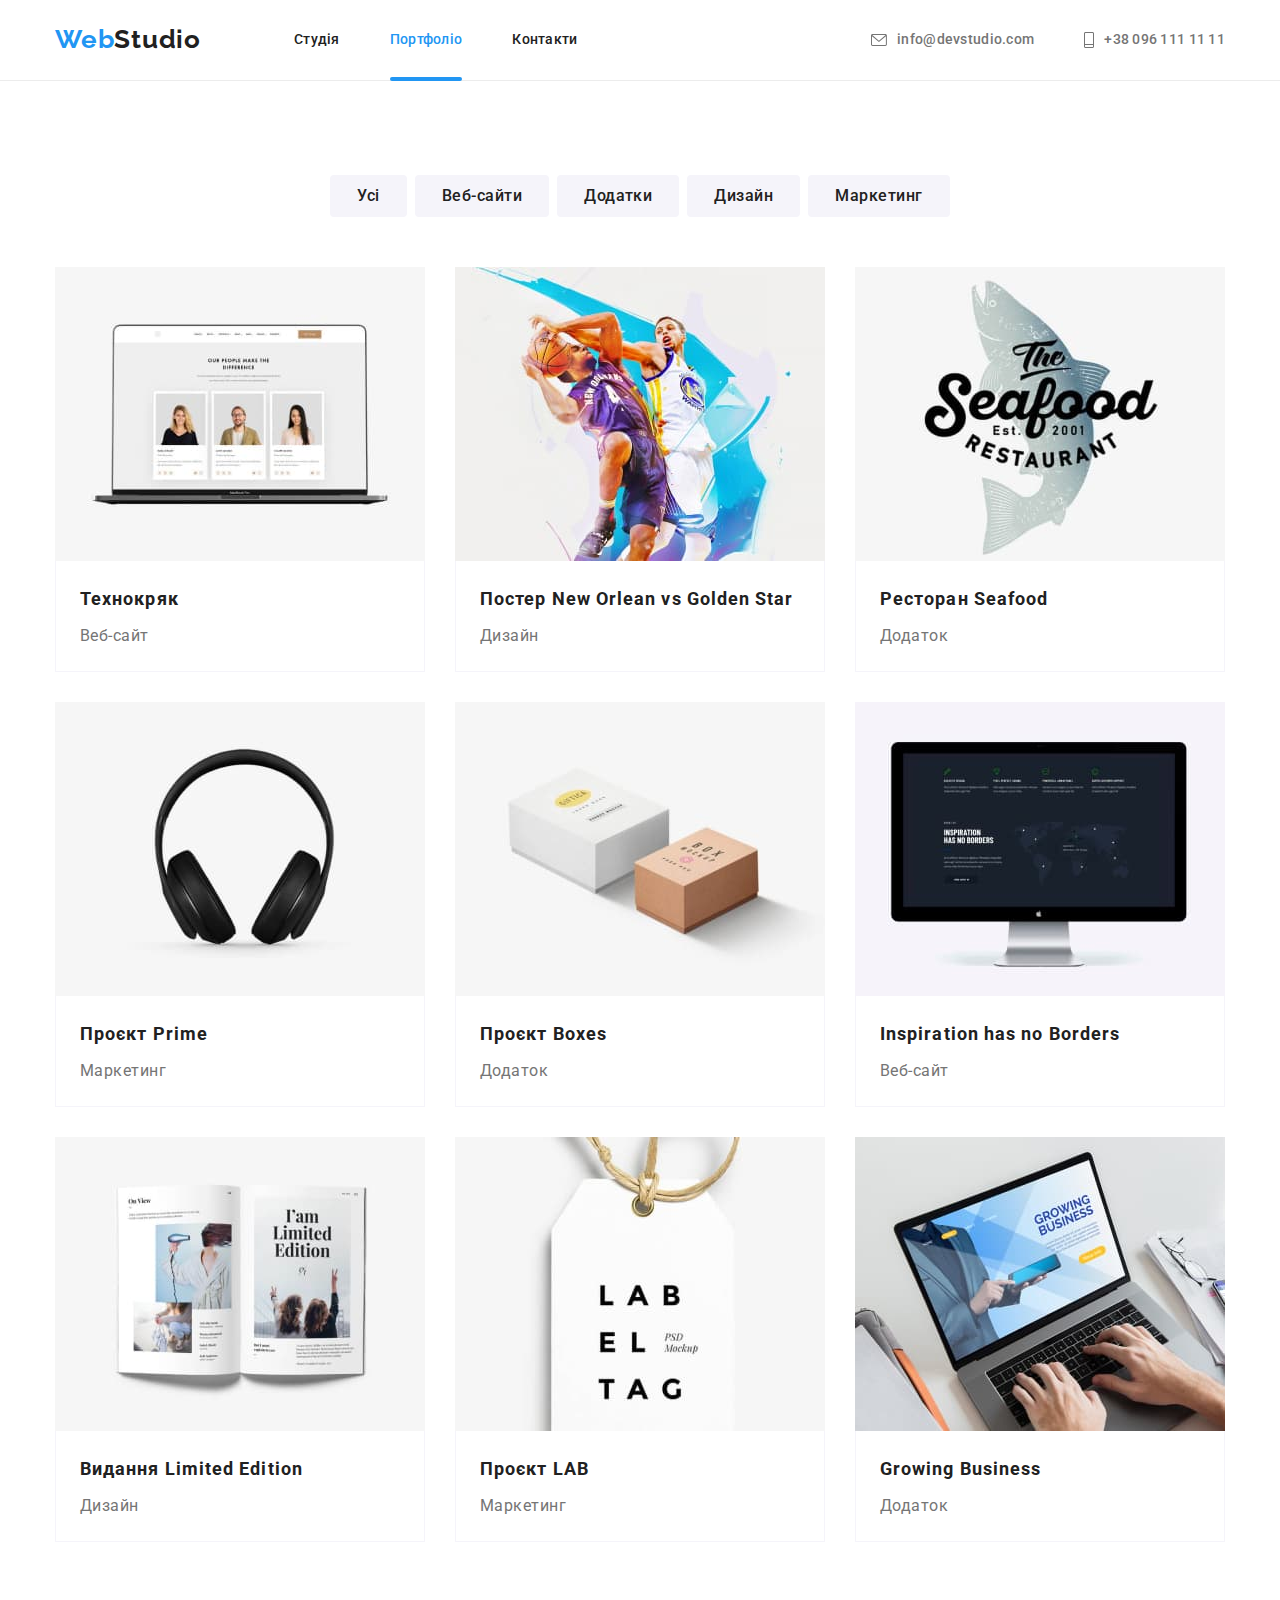
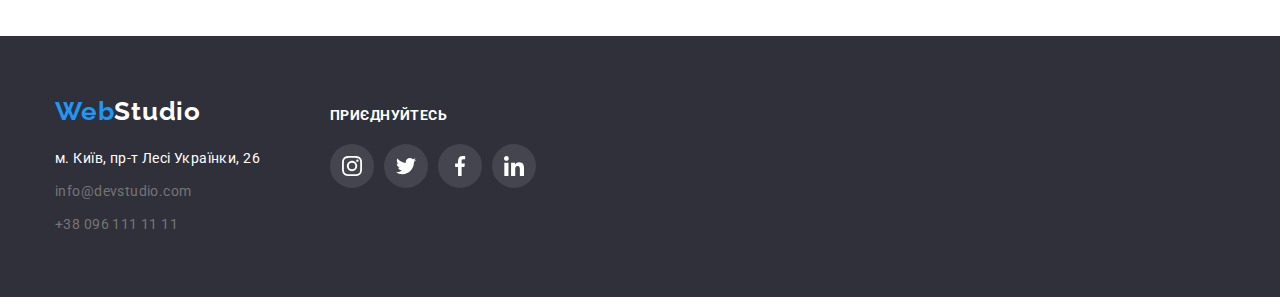
==== portfolio.html @ a2d4d3d7 "init commit from previous homework" ====
<!DOCTYPE html>
<html lang="uk">

<head>
	<meta charset="UTF-8">
	<meta http-equiv="X-UA-Compatible" content="IE=edge">
	<meta name="viewport" content="width=device-width, initial-scale=1.0">
	<title>WebStudio - послуги</title>
	<link rel="preconnect" href="https://fonts.googleapis.com">
	<link rel="preconnect" href="https://fonts.gstatic.com" crossorigin>
	<link rel="stylesheet" href="https://cdnjs.cloudflare.com/ajax/libs/modern-normalize/1.1.0/modern-normalize.min.css">
	<link href="https://fonts.googleapis.com/css2?family=Raleway:wght@700&family=Roboto:wght@400;500;700;900&display=swap"
		rel="stylesheet">
	<link rel="stylesheet" href="./css/styles.css">
</head>

<body>
	<header>
		<div class="container main-nav">
			<nav class="nav-bar">
				<a href="" class="logo"><span class="highlight-text">Web</span>Studio</a>
				<ul class="nav-links list choosen">
					<li class="nav-link navigation"><a href="./index.html">Студія</a></li>
					<li class="nav-link navigation"><a href="" class="active">Портфоліо</a></li>
					<li class="nav-link navigation"><a href="">Контакти</a></li>
				</ul>
			</nav>
			<ul class="nav-links nav-contacts list">
				<li class="nav-link">
					<a href="mailto:info@devstudio.com">
						<svg class="icon-nav" width="16px" height="12px">
							<use href="./images/symbol-defs.svg#icon-envelope"></use>
						</svg>
						<span>info@devstudio.com</span>
					</a>
				</li>
				<li class="nav-link">
					<a href="tel:+380961111111">
						<svg class="icon-nav" width="10px" height="16px">
							<use href="./images/symbol-defs.svg#icon-phone"></use>
						</svg>
						<span>+38 096 111 11 11</span>
					</a>
				</li>
			</ul>
		</div>
	</header>
	<main>
		<section class="gallery section">
			<div class="container">
				<h1 class="visually-hidden">Галерея наших робіт</h1>
				<ul class="gallery-buttons list">
					<li class="gallery-button"><button class="gallery-text" type="button">Усі</button></li>
					<li class="gallery-button"><button class="gallery-text" type="button">Веб-сайти</button></li>
					<li class="gallery-button"><button class="gallery-text" type="button">Додатки</button></li>
					<li class="gallery-button"><button class="gallery-text" type="button">Дизайн</button></li>
					<li class="gallery-button"><button class="gallery-text" type="button">Маркетинг</button></li>
				</ul>
				<ul class="projects list">
					<li class="projects-card">
						<a href="">

							<div class="overlay-card">
								<img src="./images/technokryak.jpg" alt="веб-сайт Технокряк на екрані ноутбука" width="370">
								<p>Ресурс пропонує комплексні пропозиції з різним рівнем функціоналу та сервісів. Все це дозволить
									відвідувачу отримати вичерпні відомості про компанію чи приватну особу.</p>
							</div>

							<div class="projects-description">
								<h2 class="projects-title">Технокряк</h2>
								<p class="projects-name">Веб-сайт</p>
							</div>

						</a>
					</li>
					<li class="projects-card"><a href="">
							<div class="overlay-card">
								<img src="./images/basketball_poster.jpg" alt="баскетболісти постер" width="370">
								<p>Ресурс пропонує комплексні пропозиції з різним рівнем функціоналу та сервісів. Все це дозволить
									відвідувачу отримати вичерпні відомості про компанію чи приватну особу.</p>
							</div>
							<div class="projects-description">
								<h2 class="projects-title">Постер New Orlean vs Golden Star</h2>
								<p class="projects-name">Дизайн</p>
							</div>
						</a>
					</li>
					<li class="projects-card"><a href="">
							<div class="overlay-card">
								<img src="./images/the_seafood_app.jpg" alt="логотип ресторану сіфуд" width="370">
								<p>Ресурс пропонує комплексні пропозиції з різним рівнем функціоналу та сервісів. Все це дозволить
									відвідувачу отримати вичерпні відомості про компанію чи приватну особу.</p>
							</div>
							<div class="projects-description">
								<h2 class="projects-title">Ресторан Seafood</h2>
								<p class="projects-name">Додаток</p>
							</div>
						</a>
					</li>
					<li class="projects-card"><a href="">
							<div class="overlay-card">
								<img src="./images/prime_marketing.jpg" alt="навушники" width="370">
								<p>Ресурс пропонує комплексні пропозиції з різним рівнем функціоналу та сервісів. Все це дозволить
									відвідувачу отримати вичерпні відомості про компанію чи приватну особу.</p>
							</div>
							<div class="projects-description">
								<h2 class="projects-title">Проєкт Prime</h2>
								<p class="projects-name">Маркетинг</p>
							</div>
						</a>
					</li>
					<li class="projects-card"><a href="">
							<div class="overlay-card">
								<img src="./images/boxes_app.jpg" alt="коробки" width="370">
								<p>Ресурс пропонує комплексні пропозиції з різним рівнем функціоналу та сервісів. Все це дозволить
									відвідувачу отримати вичерпні відомості про компанію чи приватну особу.</p>
							</div>
							<div class="projects-description">
								<h2 class="projects-title">Проєкт Boxes</h2>
								<p class="projects-name">Додаток</p>
							</div>
						</a>
					</li>
					<li class="projects-card"><a href="">
							<div class="overlay-card">
								<img src="./images/inspiration_website.jpg" alt="веб-сайт на моніторі" width="370">
								<p>Ресурс пропонує комплексні пропозиції з різним рівнем функціоналу та сервісів. Все це дозволить
									відвідувачу отримати вичерпні відомості про компанію чи приватну особу.</p>
							</div>
							<div class="projects-description">
								<h2 class="projects-title">Inspiration has no Borders</h2>
								<p class="projects-name">Веб-сайт</p>
							</div>
						</a>
					</li>
					<li class="projects-card"><a href="">
							<div class="overlay-card">
								<img src="./images/limited_edition_work.jpg" alt="видання лімітед едішен" width="370">
								<p>Ресурс пропонує комплексні пропозиції з різним рівнем функціоналу та сервісів. Все це дозволить
									відвідувачу отримати вичерпні відомості про компанію чи приватну особу.</p>
							</div>
							<div class="projects-description">
								<h2 class="projects-title">Видання Limited Edition</h2>
								<p class="projects-name">Дизайн</p>
							</div>
						</a>
					</li>
					<li class="projects-card"><a href="">
							<div class="overlay-card">
								<img src="./images/lab_project.jpg" alt="бірка з логотипом проекту лаб" width="370">
								<p>Ресурс пропонує комплексні пропозиції з різним рівнем функціоналу та сервісів. Все це дозволить
									відвідувачу отримати вичерпні відомості про компанію чи приватну особу.</p>
							</div>
							<div class="projects-description">
								<h2 class="projects-title">Проєкт LAB</h2>
								<p class="projects-name">Маркетинг</p>
							</div>
						</a>
					</li>
					<li class="projects-card"><a href="">
							<div class="overlay-card">
								<img src="./images/growing_business_app.jpg" alt="друк на клавіатурі ноутбука" width="370">
								<p>Ресурс пропонує комплексні пропозиції з різним рівнем функціоналу та сервісів. Все це дозволить
									відвідувачу отримати вичерпні відомості про компанію чи приватну особу.</p>
							</div>
							<div class="projects-description">
								<h2 class="projects-title">Growing Business</h2>
								<p class="projects-name">Додаток</p>
							</div>
						</a>
					</li>
				</ul>
			</div>
		</section>

	</main>
	<footer>
		<div class="container footer-container">
			<div class="footer-info">
				<a href="" class="logo logo-footer"><span class="highlight-text">Web</span>Studio</a>
				<address>
					<p class="footer-address">м. Київ, пр-т Лесі Українки, 26</p>
					<ul class="footer-contacts list">
						<li><a href="mailto:info@devstudio.com">info@devstudio.com</a></li>
						<li><a href="tel:+380961111111">+38 096 111 11 11</a></li>
					</ul>
				</address>
			</div>
			<div class="footer-social">
				<p class="footer-join">приєднуйтесь</p>
				<ul class="footer-social-contacts">
					<li>
						<a href="" class="footer-social-icon">
							<svg width="20" height="20">
								<use href="./images/symbol-defs.svg#icon-instagram"></use>
							</svg>
						</a>
					</li>
					<li>
						<a href="" class="footer-social-icon">
							<svg width="20" height="20">
								<use href="./images/symbol-defs.svg#icon-twitter"></use>
							</svg>
						</a>
					</li>
					<li>
						<a href="" class="footer-social-icon">
							<svg width="20" height="20">
								<use href="./images/symbol-defs.svg#icon-facebook"></use>
							</svg>
						</a>
					</li>
					<li>
						<a href="" class="footer-social-icon">
							<svg width="20" height="20">
								<use href="./images/symbol-defs.svg#icon-linkedin"></use>
							</svg>
						</a>
					</li>
				</ul>
			</div>
		</div>
	</footer>
</body>

</html>
---- css/styles.css ----
:root {
	--primary-color: #212121;
	--secondary-color: #757575;
	--highlighted-color: #2196F3;
	--white-color: #FFFFFF;
	--footer-background-color: #2F303A;
	--header-background-color: #C4C4C4;
	--secondary-bg-color: #F5F4FA;
	--icon-color: #AFB1B8;
	--icon-background-color: rgba(255, 255, 255, 0.1);
	--border-nav-color: #ECECEC;
	--overlay-color: rgba(47, 48, 58, 0.8);
	--backdrop-color: rgba(0, 0, 0, 0.3);
}

html {
	box-sizing: border-box;
	scroll-behavior: smooth;
}

*,
*::before,
*::after {
	box-sizing: inherit;
}

body {
	color: var(--primary-color);
	font-family: 'Roboto', sans-serif;
	font-size: 14px;
	letter-spacing: 0.03em;
}

img {
	display: block;
	max-width: 100%;
	height: auto;
}

ul {
	list-style: none;
	margin: 0;
}

h1,
h2,
h3,
h4,
h5,
h6,
p {
	margin: 0;
}

a {
	color: var(--primary-color);
	text-decoration: none;
}

header {
	border-bottom: 1px solid var(--border-nav-color);
}

.container {
	width: 1200px;
	padding: 0 15px;
	margin: 0 auto;
}

.section {
	padding-top: 94px;
	padding-bottom: 94px;
}

.main-nav {
	display: flex;
	align-items: center;
}

.logo {
	font-family: 'Raleway', sans-serif;
	font-weight: 700;
	font-size: 26px;
	line-height: 1.2;
	letter-spacing: 0.03em;
	align-self: center;
	display: block;
}

.highlight-text,
.active,
.nav-links a:hover,
.nav-links a:focus,
.nav-contacts a:hover,
.nav-contacts a:focus {
	color: var(--highlighted-color);
}

.list {
	padding: 0;
}

.nav-bar {
	display: flex;
}

.nav-bar>.nav-links {
	margin-left: 93px;
}

.nav-links {
	display: flex;
	font-weight: 500;
	line-height: 1.14;
	letter-spacing: 0.02em;
}

.nav-links a {
	position: relative;
	padding-top: 32px;
	padding-bottom: 32px;
	display: inline-flex;
	align-items: center;
}

.nav-link .navigation,
.nav-links a {
	transition: color 250ms cubic-bezier(0.4, 0, 0.2, 1);
}

.nav-links .nav-link:not(:last-child) {
	margin-right: 50px;
}

.nav-links.nav-contacts {
	margin-left: auto;
}

.choosen a::after,
.choosen .active::after {
	content: '';
	position: absolute;
	bottom: -1px;
	background-color: var(--highlighted-color);
	display: block;
	height: 4px;
	width: 100%;
	border-radius: 4px;
	opacity: 0;
	transition: opacity 250ms cubic-bezier(0.4, 0, 0.2, 1);
}

.nav-links .active::after {
	opacity: 1;
}

.choosen a:hover::after {
	content: '';
	position: absolute;
	background-color: var(--highlighted-color);
	height: 4px;
	bottom: -1px;
	border-radius: 4px;
	opacity: 1;
}

.nav-contacts a,
.team-text {
	color: var(--secondary-color);
}

.icon-nav {
	margin-right: 10px;
	fill: currentColor;
}

.icon-nav:hover,
.icon-nav:focus {
	fill: var(--highlighted-color);
}

.hero {
	max-width: 1600px;
	height: 600px;
	margin: 0 auto;
	text-align: center;
	padding: 200px 0;
	background-color: var(--header-background-color);
	background-image: linear-gradient(to left, rgba(47, 48, 58, 0.4), rgba(47, 48, 58, 0.4)), url(../images/hero_bg.jpg);
	background-repeat: no-repeat;
	background-position: center;
	background-size: cover;
}

.hero h1 {
	width: 696px;
	margin: 0 auto;
	margin-bottom: 30px;
	font-weight: 900;
	font-size: 44px;
	line-height: 1.36;
	text-align: center;
	letter-spacing: 0.06em;
	text-transform: uppercase;
	color: var(--white-color);
}

.hero-button {
	padding: 10px 32px;
	color: var(--white-color);
	background-color: var(--highlighted-color);
	font-weight: 700;
	font-size: 16px;
	line-height: 1.87;
	text-align: center;
	letter-spacing: 0.06em;
	font-family: inherit;
	border-color: transparent;
	border-radius: 4px;
	cursor: pointer;
}

.backdrop {
	position: fixed;
	width: 100%;
	height: 100%;
	top: 0;
	left: 0;

	background-color: var(--backdrop-color);
	opacity: 1;
	transition-property: opacity, visibility;
	transition-duration: 250ms;
	transition-timing-function: cubic-bezier(0.4, 0, 0.2, 1);
	;
	visibility: visible;
}

.backdrop.is-hidden {
	opacity: 0;
	visibility: hidden;
	pointer-events: none;
}

.modal {
	position: absolute;
	top: 50%;
	left: 50%;
	transform: translate(-50%, -50%);
	min-width: 528px;
	min-height: 581px;
	/* z-index: 1; */
	background-color: var(--white-color);
	border-radius: 4px;
	box-shadow: 0px 1px 3px rgba(0, 0, 0, 0.12), 0px 1px 1px rgba(0, 0, 0, 0.14), 0px 2px 1px rgba(0, 0, 0, 0.2);
}

.close-button {
	position: absolute;
	right: 8px;
	top: 8px;
	width: 30px;
	height: 30px;
	display: flex;
	align-items: center;
	justify-content: center;
	background: var(--white-color);
	border: 1px solid rgba(0, 0, 0, 0.1);
	border-radius: 50%;
	cursor: pointer;
	transition: fill 250ms cubic-bezier(0.4, 0, 0.2, 1);
}

.close-button:hover,
.close-button:focus {
	fill: var(--highlighted-color);

}

.visually-hidden {
	position: absolute;
	width: 1px;
	height: 1px;
	margin: -1px;
	border: 0;
	padding: 0;

	white-space: nowrap;
	clip-path: inset(100%);
	clip: rect(0 0 0 0);
	overflow: hidden;
}

.preferences-list,
.works-pictures,
.team-cards {
	display: flex;
}

.preferences-block {
	width: calc((100% - 90px) / 4);
	margin-right: 30px;
}

.preferences-container {
	height: 120px;
	background-color: var(--secondary-bg-color);
	border-radius: 4px;
	display: flex;
	align-items: center;
	justify-content: center;
	margin-bottom: 30px;
}

.works.section {
	padding-top: 0;
}

.works-picture img {
	width: 370px;
}

.works-picture {
	position: relative;
}

.works-picture p {
	position: absolute;
	bottom: 0;
	width: 100%;
	background-color: var(--overlay-color);
	height: 70px;
	display: flex;
	justify-content: center;
	align-items: center;
	font-weight: 700;
	text-transform: uppercase;
	color: var(--white-color);
}

.works-picture:not(:last-child),
.team-card:not(:last-child) {
	margin-right: 30px;
}

.preferences-block:last-child {
	margin-right: 0;
}

.preferences-header {
	margin-bottom: 10px;
	font-size: inherit;
	font-weight: 700;
	line-height: 1.14;
	text-transform: uppercase;
}

.preferences-text,
.footer-contacts a {
	line-height: 1.71;
	color: var(--secondary-color);
	display: block;
}

.footer-contacts li:not(:last-child) {
	margin-bottom: 9px;
}

.section-headers {
	margin-bottom: 50px;
	font-weight: 700;
	font-size: 36px;
	line-height: 1.18;
	text-align: center;
}

.team {
	background-color: var(--secondary-bg-color);
	font-size: 16px;
	line-height: 1.18;
}

.team-description {
	padding: 30px 0;
}

.team-text {
	margin-bottom: 16px;
}

.team .team-card {
	width: 270px;
	text-align: center;
	background-color: var(--white-color);
	box-shadow: 0px 1px 3px rgba(0, 0, 0, 0.12), 0px 1px 1px rgba(0, 0, 0, 0.14), 0px 2px 1px rgba(0, 0, 0, 0.2);
	border-radius: 0px 0px 4px 4px;
}

.team .team-member {
	margin-bottom: 10px;
	font-weight: 500;
	font-size: 16px;
}

.team-contacts,
.footer-social-contacts {
	display: inline-flex;
	width: 206px;
	padding: 0;
	justify-content: space-between;
}

.social-icon,
.footer-social-icon {
	width: 44px;
	height: 44px;
	border-radius: 50%;
	display: flex;
	align-items: center;
	justify-content: center;
	fill: var(--icon-color);
	transition-property: fill, background-color;
	transition-duration: 250ms;
	transition-timing-function: cubic-bezier(0.4, 0, 0.2, 1);
}

.social-icon:hover,
.social-icon:focus,
.footer-social-icon:hover,
.footer-social-icon:focus {
	background-color: var(--highlighted-color);
	fill: var(--white-color);
}

.clients-list {
	display: flex;
	justify-content: space-between;
	align-items: center;
}

.clients-list li {
	width: 170px;
	height: 92px;
}

.clients-links {
	display: flex;
	align-items: center;
	justify-content: center;
	width: 170px;
	height: 92px;
	fill: var(--icon-color);
	border: 1px solid var(--icon-color);
	border-radius: 4px;
	transition-property: fill, border-color;
	transition-duration: 250ms;
	transition-timing-function: cubic-bezier(0.4, 0, 0.2, 1);
}

.clients-links:hover,
.clients-links:focus {
	border-color: var(--highlighted-color);
	fill: var(--highlighted-color);
}

footer {
	background-color: var(--footer-background-color);
	padding-top: 60px;
	padding-bottom: 60px;
}

.footer-container {
	display: flex;
	align-items: baseline;
}

.footer-join {
	font-size: 14px;
	letter-spacing: 0.03em;
	text-transform: uppercase;
	font-weight: 700;
	line-height: 1.14;
	color: var(--white-color);
	margin-bottom: 20px;
}

.footer-social {
	margin-left: 70px;
}

.footer-social-icon {
	background: var(--icon-background-color);
	fill: var(--white-color);
}

.footer-address {
	margin-bottom: 9px;
	line-height: 1.71;
}

.logo-footer {
	display: inline-block;
	margin-bottom: 20px;
}

.logo-footer,
.footer-address {
	color: var(--white-color);
}

address {
	font-style: normal;
}

.gallery-buttons {
	margin-bottom: 50px;
	display: flex;
	justify-content: center;
}

.gallery-text {
	padding: 6px 25px;

	font-family: inherit;
	font-weight: 500;
	font-size: 16px;
	line-height: 1.62;
	text-align: center;
	letter-spacing: 0.03em;
	cursor: pointer;
	border-color: transparent;
	border-radius: 4px;
	color: var(--primary-color);
	background: var(--secondary-bg-color);
	transition-property: color, background-color, box-shadow;
	transition-duration: 250ms;
	transition-timing-function: cubic-bezier(0.4, 0, 0.2, 1);
}

.gallery-button+.gallery-button {
	margin-left: 8px;
}

.gallery-text:hover,
.gallery-text:focus {
	box-shadow: 0px 3px 1px rgba(0, 0, 0, 0.1), 0px 1px 2px rgba(0, 0, 0, 0.08), 0px 2px 2px rgba(0, 0, 0, 0.12);
	background-color: var(--highlighted-color);
	color: var(--white-color);
}

.projects {
	display: flex;
	flex-wrap: wrap;
}

.projects-card {
	margin-right: 30px;
	margin-bottom: 30px;
	width: 370px;
}

.overlay-card {
	position: relative;
	overflow: hidden;
}

.overlay-card p {
	display: flex;
	position: absolute;
	top: 0;
	padding: 0 24px;
	width: 100%;
	height: 100%;
	background-color: rgba(33, 150, 243, 0.9);
	color: var(--white-color);
	transform: translateY(100%);
	transition-property: box-shadow, transform;
	transition-duration: 250ms;
	transition-timing-function: cubic-bezier(0.4, 0, 0.2, 1);
	font-size: 18px;
	line-height: 1.56;
	letter-spacing: 0.03em;
	align-items: center;
}

.projects-card a:hover .overlay-card p,
.projects-card a:focus .overlay-card p {
	transform: translateY(0%);
}


.projects-card:nth-child(3n) {
	margin-right: 0;
}

.projects-card:nth-last-child(-n + 3) {
	margin-bottom: 0;
}

.projects-title {
	font-weight: 700;
	font-size: 18px;
	line-height: 2;
	letter-spacing: 0.06em;
	margin-bottom: 4px;
}

.projects-card a {
	display: block;
	transition: box-shadow 250ms cubic-bezier(0.4, 0, 0.2, 1);
	;
}

.projects-card a:hover,
.projects-card a:focus {
	box-shadow: 0px 1px 1px rgba(0, 0, 0, 0.12), 0px 4px 4px rgba(0, 0, 0, 0.06), 1px 4px 6px rgba(0, 0, 0, 0.16);
}

.projects-name {
	font-size: 16px;
	line-height: 1.88;
	letter-spacing: 0.03em;
	color: var(--secondary-color);
}

.projects-description {
	padding: 20px 24px;
	border: 1px solid var(--secondary-bg-color);
	border-top: none;
}
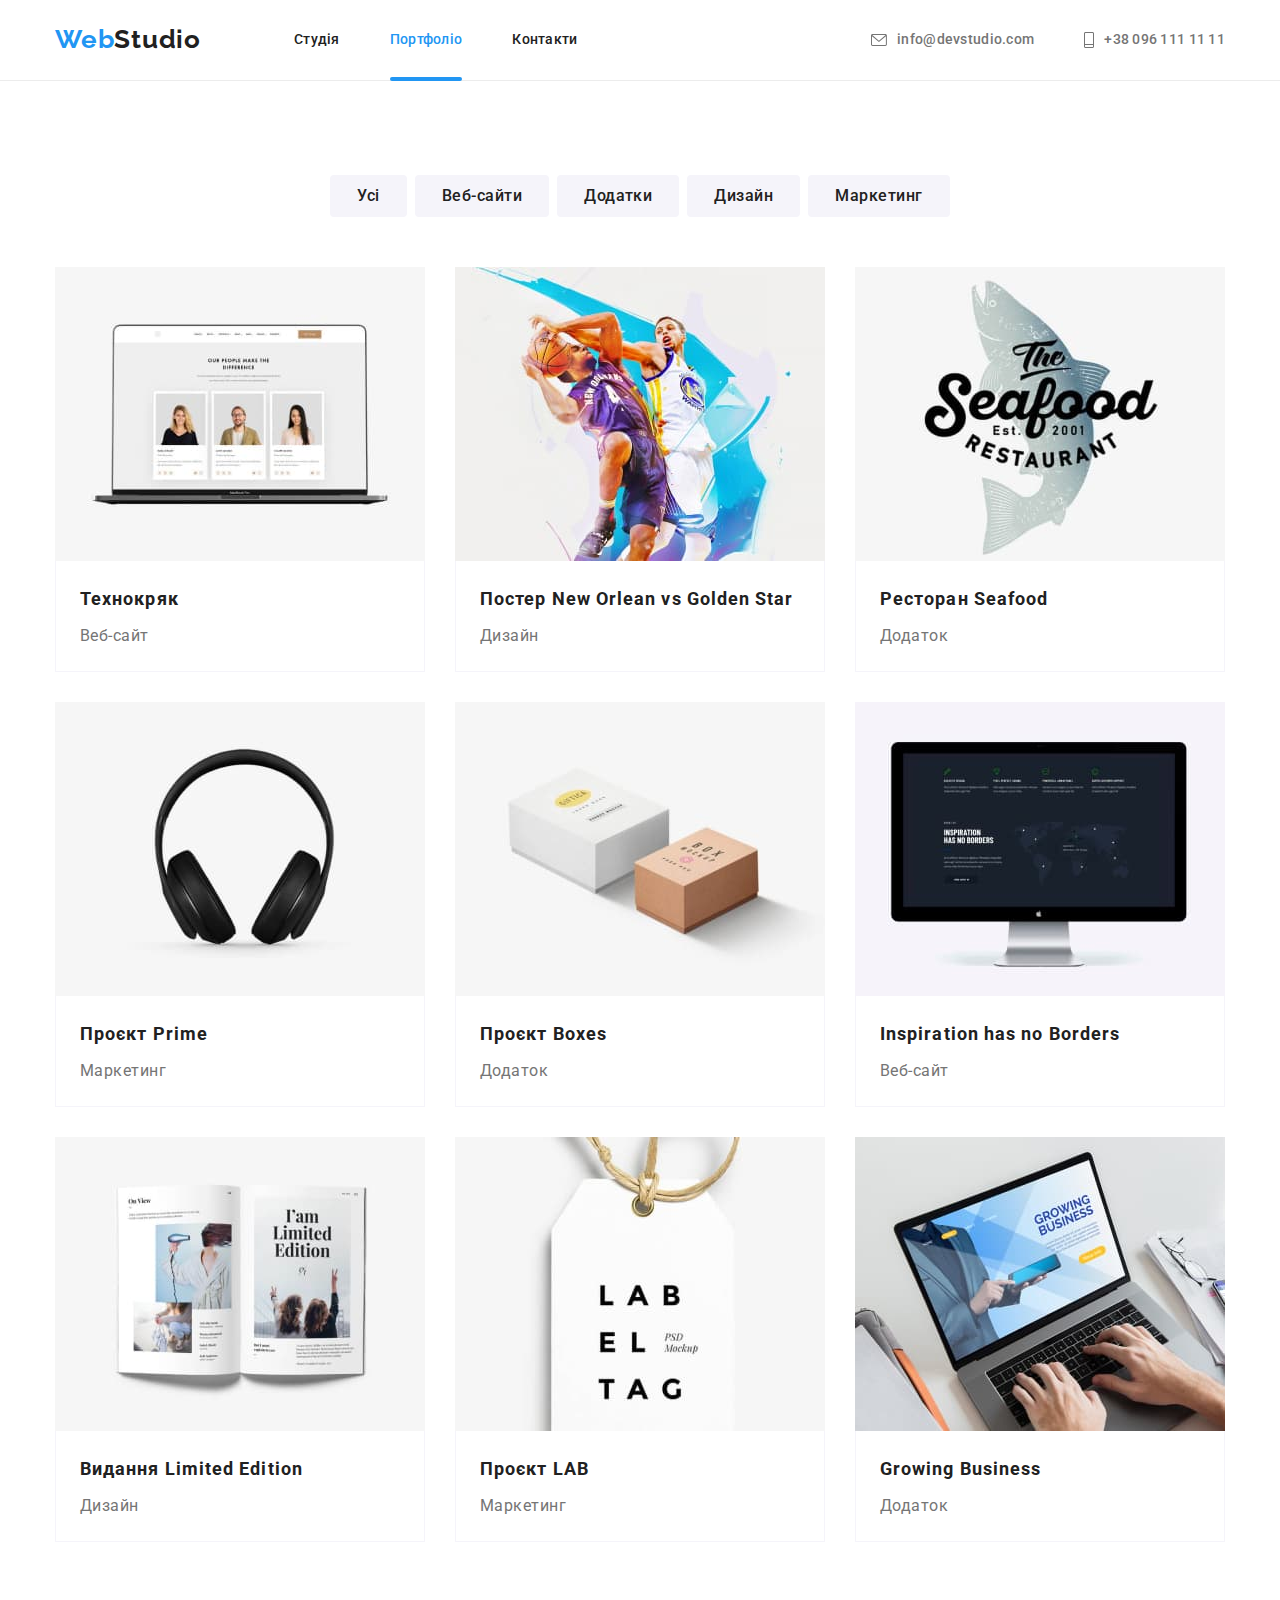
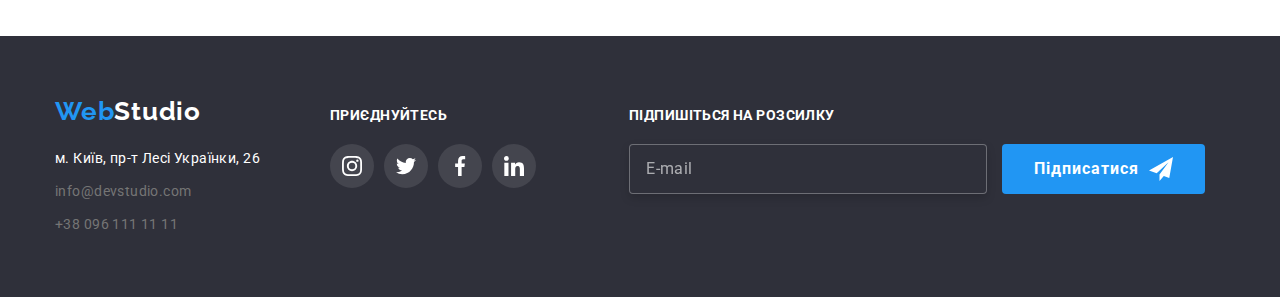
==== commit 5871027a: "fix: update footer at portfolio page" ====
--- a/portfolio.html
+++ b/portfolio.html
@@ -219,6 +219,18 @@
 					</li>
 				</ul>
 			</div>
+			<div class="footer-subscribe">
+				<p class="footer-join">Підпишіться на розсилку</p>
+				<form class="subscribe-form">
+					<label for="email"></label>
+					<input type="email" name="email" id="email" placeholder="E-mail">
+					<button class="subscribe-button" type="submit">
+						<span>Підписатися</span>
+						<svg width="24" height="24">
+							<use href="./images/symbol-defs.svg#icon-send"></use>
+						</svg></button>
+				</form>
+			</div>
 		</div>
 	</footer>
 </body>
--- a/css/styles.css
+++ b/css/styles.css
@@ -11,6 +11,7 @@
 	--border-nav-color: #ECECEC;
 	--overlay-color: rgba(47, 48, 58, 0.8);
 	--backdrop-color: rgba(0, 0, 0, 0.3);
+	--placeholder-color: rgba(255, 255, 255, 0.6);
 }
 
 html {
@@ -205,7 +206,8 @@
 	color: var(--white-color);
 }
 
-.hero-button {
+.hero-button,
+.subscribe-button {
 	padding: 10px 32px;
 	color: var(--white-color);
 	background-color: var(--highlighted-color);
@@ -215,10 +217,11 @@
 	text-align: center;
 	letter-spacing: 0.06em;
 	font-family: inherit;
-	border-color: transparent;
-	border-radius: 4px;
+	border-radius: 4px;
+	border-width: 0;
 	cursor: pointer;
 }
+
 
 .backdrop {
 	position: fixed;
@@ -491,6 +494,40 @@
 .footer-social-icon {
 	background: var(--icon-background-color);
 	fill: var(--white-color);
+}
+
+.footer-subscribe {
+	margin-left: 93px;
+}
+
+.subscribe-form input {
+	padding-left: 16px;
+	width: 358px;
+	height: 50px;
+	border-radius: 4px;
+	background-color: var(--footer-background-color);
+	border: 1px solid rgba(255, 255, 255, 0.3);
+	filter: drop-shadow(0px 4px 4px rgba(0, 0, 0, 0.15));
+}
+
+.subscribe-form input::placeholder {
+
+	font-size: 16px;
+	line-height: 1.25;
+	letter-spacing: 0.03em;
+	color: var(--placeholder-color);
+}
+
+.subscribe-button {
+	margin-left: 12px;
+	height: 50px;
+	display: inline-flex;
+	align-items: center;
+	fill: currentColor;
+}
+
+.subscribe-button svg {
+	margin-left: 10px;
 }
 
 .footer-address {
